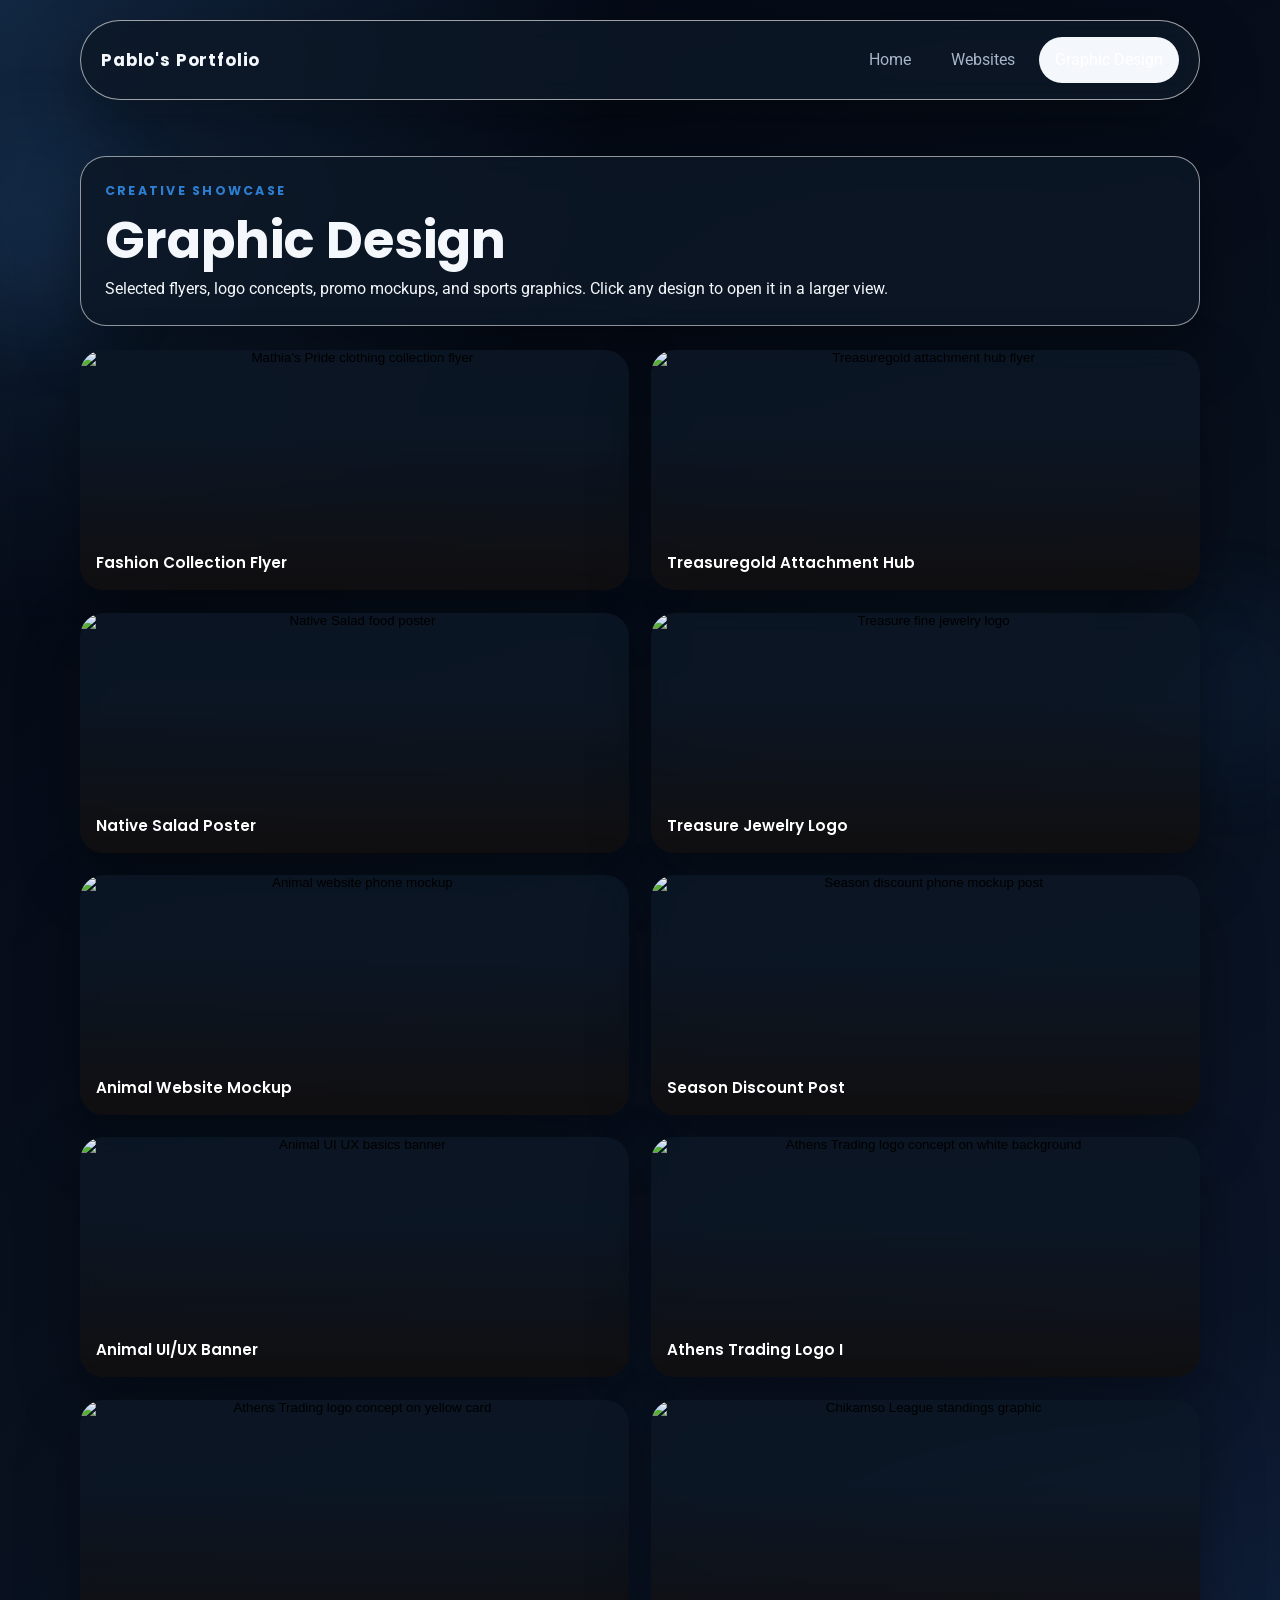
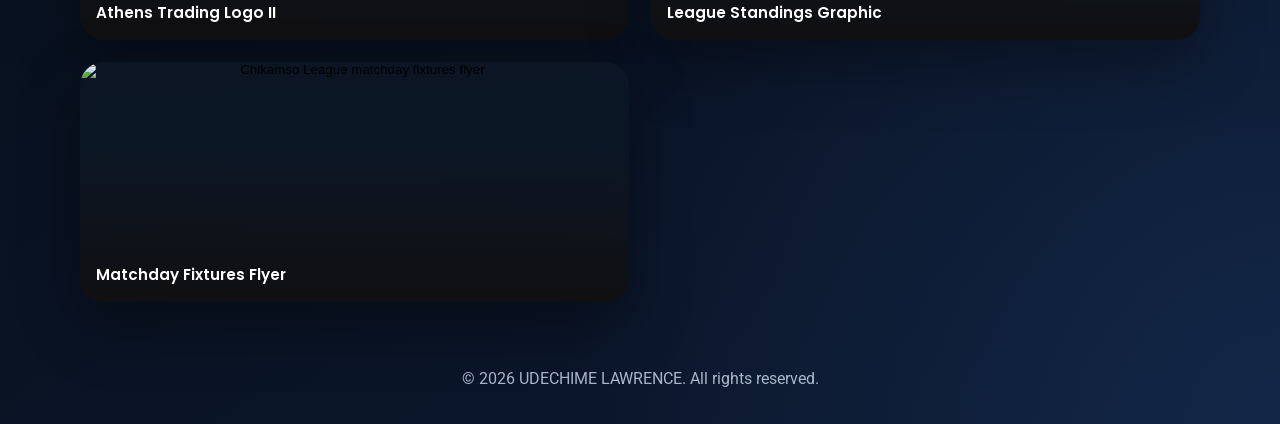
==== designs.html @ 62ffb384 "Add files via upload" ====
<!DOCTYPE html>
<html lang="en">
<head>
  <meta charset="UTF-8">
  <meta name="viewport" content="width=device-width, initial-scale=1.0">
  <title>Pablo's Portfolio | Graphic Design</title>
  <link rel="preconnect" href="https://fonts.googleapis.com">
  <link rel="preconnect" href="https://fonts.gstatic.com" crossorigin>
  <link href="https://fonts.googleapis.com/css2?family=Poppins:wght@400;500;600;700;800&family=Roboto:wght@400;500;700&display=swap" rel="stylesheet">
  <link rel="stylesheet" href="styles.css">
</head>
<body>
  <header class="site-header">
    <nav class="navbar">
      <a class="brand" href="index.html">Pablo's Portfolio</a>
      <div class="nav-links">
        <a href="index.html">Home</a>
        <a href="projects.html">Websites</a>
        <a class="active" href="designs.html">Graphic Design</a>
      </div>
    </nav>
  </header>

  <main class="section">
    <div class="section-heading">
      <p class="eyebrow">Creative Showcase</p>
      <h1>Graphic Design</h1>
      <p>
        Selected flyers, logo concepts, promo mockups, and sports graphics. Click any design to
        open it in a larger view.
      </p>
    </div>

    <section class="gallery-grid">
      <button class="gallery-card" type="button" data-full="assets/designs/fashion-flyer.png" data-alt="Mathia's Pride clothing collection flyer">
        <img src="assets/designs/fashion-flyer.png" alt="Mathia's Pride clothing collection flyer">
        <span class="gallery-caption">Fashion Collection Flyer</span>
      </button>
      <button class="gallery-card" type="button" data-full="assets/designs/treasuregold-attachment-hub.png" data-alt="Treasuregold attachment hub flyer">
        <img src="assets/designs/treasuregold-attachment-hub.png" alt="Treasuregold attachment hub flyer">
        <span class="gallery-caption">Treasuregold Attachment Hub</span>
      </button>
      <button class="gallery-card" type="button" data-full="assets/designs/native-salad-poster.png" data-alt="Native Salad food poster">
        <img src="assets/designs/native-salad-poster.png" alt="Native Salad food poster">
        <span class="gallery-caption">Native Salad Poster</span>
      </button>
      <button class="gallery-card" type="button" data-full="assets/designs/treasure-jewelry-logo.png" data-alt="Treasure fine jewelry logo">
        <img src="assets/designs/treasure-jewelry-logo.png" alt="Treasure fine jewelry logo">
        <span class="gallery-caption">Treasure Jewelry Logo</span>
      </button>
      <button class="gallery-card" type="button" data-full="assets/designs/animal-phone-mockup.png" data-alt="Animal website phone mockup">
        <img src="assets/designs/animal-phone-mockup.png" alt="Animal website phone mockup">
        <span class="gallery-caption">Animal Website Mockup</span>
      </button>
      <button class="gallery-card" type="button" data-full="assets/designs/season-discount-post.png" data-alt="Season discount phone mockup post">
        <img src="assets/designs/season-discount-post.png" alt="Season discount phone mockup post">
        <span class="gallery-caption">Season Discount Post</span>
      </button>
      <button class="gallery-card" type="button" data-full="assets/designs/animal-uiux-banner.png" data-alt="Animal UI UX basics banner">
        <img src="assets/designs/animal-uiux-banner.png" alt="Animal UI UX basics banner">
        <span class="gallery-caption">Animal UI/UX Banner</span>
      </button>
      <button class="gallery-card" type="button" data-full="assets/designs/athens-trading-logo-alt.png" data-alt="Athens Trading logo concept on white background">
        <img src="assets/designs/athens-trading-logo-alt.png" alt="Athens Trading logo concept on white background">
        <span class="gallery-caption">Athens Trading Logo I</span>
      </button>
      <button class="gallery-card" type="button" data-full="assets/designs/athens-trading-logo.png" data-alt="Athens Trading logo concept on yellow card">
        <img src="assets/designs/athens-trading-logo.png" alt="Athens Trading logo concept on yellow card">
        <span class="gallery-caption">Athens Trading Logo II</span>
      </button>
      <button class="gallery-card" type="button" data-full="assets/designs/league-standings-post.png" data-alt="Chikamso League standings graphic">
        <img src="assets/designs/league-standings-post.png" alt="Chikamso League standings graphic">
        <span class="gallery-caption">League Standings Graphic</span>
      </button>
      <button class="gallery-card" type="button" data-full="assets/designs/matchday-fixtures-flyer.png" data-alt="Chikamso League matchday fixtures flyer">
        <img src="assets/designs/matchday-fixtures-flyer.png" alt="Chikamso League matchday fixtures flyer">
        <span class="gallery-caption">Matchday Fixtures Flyer</span>
      </button>
    </section>
  </main>

  <div class="lightbox" id="lightbox" aria-hidden="true">
    <button class="lightbox-close" id="lightboxClose" type="button" aria-label="Close image view">X</button>
    <img id="lightboxImage" src="" alt="">
  </div>

  <footer class="site-footer">
    <p>&copy; 2026 UDECHIME LAWRENCE. All rights reserved.</p>
  </footer>

  <script src="script.js"></script>
</body>
</html>
---- styles.css ----
:root {
  --bg: #07111f;
  --surface: rgba(13, 24, 39, 0.82);
  --surface-strong: #101d31;
  --text: #f4f7fb;
  --muted: #a8b6c9;
  --accent: #4ea8ff;
  --accent-dark: #2d7fd1;
  --line: rgba(180, 206, 236, 0.16);
  --shadow: 0 24px 60px rgba(0, 0, 0, 0.35);
}

* {
  box-sizing: border-box;
  margin: 0;
  padding: 0;
}

body {
  position: relative;
  min-height: 100vh;
  font-family: "Roboto", sans-serif;
  color: var(--text);
  background:
    radial-gradient(circle at top left, rgba(78, 168, 255, 0.2), transparent 26%),
    radial-gradient(circle at bottom right, rgba(28, 62, 108, 0.4), transparent 30%),
    linear-gradient(145deg, #030712 0%, #08101d 48%, #0c1830 100%);
  line-height: 1.6;
  overflow-x: hidden;
}

body::before,
body::after {
  content: "";
  position: fixed;
  inset: auto;
  border-radius: 999px;
  pointer-events: none;
  filter: blur(24px);
  opacity: 0.55;
  z-index: -1;
}

body::before {
  top: 8%;
  left: -120px;
  width: 320px;
  height: 320px;
  background: radial-gradient(circle, rgba(78, 168, 255, 0.2), transparent 68%);
}

body::after {
  right: -90px;
  bottom: 8%;
  width: 280px;
  height: 280px;
  background: radial-gradient(circle, rgba(45, 127, 209, 0.18), transparent 70%);
}

a {
  color: inherit;
  text-decoration: none;
}

img {
  display: block;
  max-width: 100%;
}

.site-header,
.site-footer,
.section {
  width: min(1120px, calc(100% - 2rem));
  margin: 0 auto;
}

.site-header {
  padding: 1.25rem 0 0.5rem;
}

.navbar {
  display: flex;
  align-items: center;
  justify-content: space-between;
  gap: 1rem;
  padding: 1rem 1.25rem;
  background: var(--surface);
  border: 1px solid rgba(255, 255, 255, 0.6);
  backdrop-filter: blur(14px);
  border-radius: 999px;
  box-shadow: var(--shadow);
}

.brand {
  font-family: "Poppins", sans-serif;
  font-size: 1.05rem;
  font-weight: 700;
  letter-spacing: 0.05em;
}

.nav-links {
  display: flex;
  gap: 0.5rem;
  flex-wrap: wrap;
}

.nav-links a {
  padding: 0.65rem 1rem;
  border-radius: 999px;
  color: var(--muted);
  transition: 0.25s ease;
}

.nav-links a:hover,
.nav-links a.active {
  background: var(--text);
  color: #fff;
}

.section {
  padding: 3rem 0 4rem;
}

.hero {
  display: grid;
  grid-template-columns: 1.3fr 0.9fr;
  gap: 2rem;
  align-items: center;
  position: relative;
}

.eyebrow {
  margin-bottom: 0.9rem;
  color: var(--accent-dark);
  font-family: "Poppins", sans-serif;
  text-transform: uppercase;
  letter-spacing: 0.18em;
  font-size: 0.78rem;
  font-weight: 700;
}

h1 {
  font-family: "Poppins", sans-serif;
  font-size: clamp(2.8rem, 6vw, 5.1rem);
  line-height: 0.95;
  margin-bottom: 1rem;
}

.lead {
  font-size: 1.08rem;
  color: var(--muted);
  margin-bottom: 1rem;
}

.hero-copy p:last-of-type {
  max-width: 62ch;
}

.hero-actions {
  display: flex;
  flex-wrap: wrap;
  gap: 1rem;
  margin-top: 1.75rem;
}

.button {
  display: inline-flex;
  align-items: center;
  justify-content: center;
  padding: 0.9rem 1.35rem;
  border-radius: 999px;
  font-family: "Poppins", sans-serif;
  font-weight: 600;
  transition: background 0.2s ease;
}

.button.primary {
  background: var(--accent);
  color: #fff;
}

.button.primary:hover {
  background: var(--accent-dark);
}

.button.secondary {
  border: 1px solid var(--line);
  background: rgba(255, 255, 255, 0.06);
}

.hero-card,
.info-card,
.project-card,
.gallery-card,
.section-heading {
  background: var(--surface);
  border: 1px solid rgba(255, 255, 255, 0.55);
  box-shadow: var(--shadow);
  backdrop-filter: blur(12px);
}

.hero-card {
  position: relative;
  border-radius: 32px;
  padding: 1rem;
  overflow: hidden;
}

.hero-card::before {
  content: "";
  position: absolute;
  inset: 0;
  background:
    linear-gradient(135deg, rgba(78, 168, 255, 0.18), transparent 38%),
    radial-gradient(circle at 85% 18%, rgba(255, 255, 255, 0.08), transparent 22%);
  pointer-events: none;
}

.profile-panel {
  min-height: 100%;
  border-radius: 24px;
  padding: 2rem;
  background: linear-gradient(180deg, rgba(78, 168, 255, 0.16), rgba(12, 24, 48, 0.94));
}

.panel-label {
  display: inline-block;
  margin-bottom: 0.9rem;
  padding: 0.3rem 0.7rem;
  border-radius: 999px;
  background: rgba(255, 255, 255, 0.08);
  font-family: "Poppins", sans-serif;
  font-size: 0.82rem;
  font-weight: 700;
}

.profile-panel h2 {
  margin-bottom: 0.85rem;
  font-family: "Poppins", sans-serif;
  font-size: 1.8rem;
}

.skill-list {
  margin-top: 1.2rem;
  list-style: none;
  display: grid;
  gap: 0.7rem;
}

.skill-list li {
  padding: 0.9rem 1rem;
  border-radius: 18px;
  background: rgba(255, 255, 255, 0.06);
}

.intro-grid,
.project-grid,
.gallery-grid {
  display: grid;
  gap: 1.4rem;
}

.intro-grid {
  grid-template-columns: repeat(3, minmax(0, 1fr));
}

.info-card,
.section-heading {
  padding: 1.5rem;
  border-radius: 26px;
}

.info-card,
.project-card,
.gallery-card {
  transition: box-shadow 0.28s ease, border-color 0.28s ease;
}

.info-card:hover,
.project-card:hover,
.gallery-card:hover {
  box-shadow: 0 28px 70px rgba(0, 0, 0, 0.42);
  border-color: rgba(78, 168, 255, 0.35);
}

.info-card h3 {
  margin-bottom: 0.65rem;
  font-family: "Poppins", sans-serif;
}

.section-heading {
  margin-bottom: 1.5rem;
}

.section-heading h1 {
  font-size: clamp(2rem, 4vw, 3.4rem);
  margin-bottom: 0.7rem;
}

.contact-panel h2 {
  font-family: "Poppins", sans-serif;
  font-size: clamp(1.8rem, 3vw, 2.6rem);
  margin-bottom: 1rem;
}

.contact-list {
  display: grid;
  gap: 1rem;
  margin-top: 1.25rem;
}

.contact-item {
  display: flex;
  align-items: center;
  gap: 1rem;
  padding: 1rem 1.1rem;
  border: 1px solid var(--line);
  border-radius: 18px;
  background: rgba(255, 255, 255, 0.04);
  transition: border-color 0.2s ease, background 0.2s ease;
}

.contact-item:hover {
  border-color: rgba(78, 168, 255, 0.35);
  background: rgba(255, 255, 255, 0.07);
}

.contact-icon {
  display: inline-flex;
  align-items: center;
  justify-content: center;
  width: 3rem;
  height: 3rem;
  border-radius: 50%;
  background: rgba(78, 168, 255, 0.12);
  color: var(--accent);
  flex-shrink: 0;
}

.contact-icon svg {
  width: 1.4rem;
  height: 1.4rem;
  fill: currentColor;
}

.contact-item strong {
  display: block;
  font-family: "Poppins", sans-serif;
  margin-bottom: 0.1rem;
}

.contact-item span span {
  color: var(--muted);
  word-break: break-word;
}

.project-grid {
  grid-template-columns: minmax(0, 1fr);
}

.project-card {
  overflow: hidden;
  border-radius: 28px;
}

.project-image,
.gallery-card {
  min-height: 240px;
}

.project-image img {
  width: 100%;
  height: 100%;
  object-fit: cover;
}

.project-content {
  padding: 1.5rem;
}

.project-tag {
  margin-bottom: 0.65rem;
  color: var(--accent-dark);
  font-family: "Poppins", sans-serif;
  text-transform: uppercase;
  letter-spacing: 0.15em;
  font-size: 0.75rem;
  font-weight: 700;
}

.project-content h2 {
  margin-bottom: 0.75rem;
  font-family: "Poppins", sans-serif;
}

.project-preview-row {
  display: grid;
  grid-template-columns: repeat(2, minmax(0, 1fr));
  gap: 0.8rem;
  margin: 1.2rem 0;
}

.project-preview-row img {
  width: 100%;
  height: 150px;
  object-fit: cover;
  border-radius: 18px;
  border: 1px solid rgba(180, 206, 236, 0.14);
}

.placeholder-block {
  display: grid;
  place-items: center;
  padding: 2rem;
  border: 1px dashed rgba(180, 206, 236, 0.22);
  background:
    linear-gradient(135deg, rgba(78, 168, 255, 0.12), rgba(14, 25, 43, 0.9)),
    repeating-linear-gradient(
      45deg,
      rgba(255, 255, 255, 0.05) 0,
      rgba(255, 255, 255, 0.05) 12px,
      rgba(78, 168, 255, 0.04) 12px,
      rgba(78, 168, 255, 0.04) 24px
    );
  color: var(--muted);
  font-weight: 600;
  text-align: center;
}

.disabled-link {
  margin-top: 1rem;
  pointer-events: none;
  opacity: 0.75;
}

.gallery-grid {
  grid-template-columns: repeat(2, minmax(0, 1fr));
}

.gallery-card {
  position: relative;
  display: flex;
  align-items: flex-end;
  border-radius: 24px;
  overflow: hidden;
  cursor: pointer;
  border: none;
}

.gallery-card img {
  position: absolute;
  inset: 0;
  width: 100%;
  height: 100%;
  object-fit: cover;
}

.gallery-card::after {
  content: "";
  position: absolute;
  inset: 0;
  background: linear-gradient(180deg, transparent 35%, rgba(18, 14, 12, 0.8) 100%);
}

.gallery-caption {
  position: relative;
  z-index: 1;
  width: 100%;
  padding: 1rem;
  color: #fff;
  font-family: "Poppins", sans-serif;
  font-size: 0.95rem;
  font-weight: 600;
  text-align: left;
}

.lightbox {
  position: fixed;
  inset: 0;
  display: flex;
  align-items: center;
  justify-content: center;
  padding: 1.5rem;
  background: rgba(15, 13, 12, 0.86);
  opacity: 0;
  pointer-events: none;
  transition: opacity 0.25s ease;
}

.lightbox.open {
  opacity: 1;
  pointer-events: auto;
}

.lightbox img {
  max-width: min(960px, 100%);
  max-height: 85vh;
  border-radius: 18px;
  box-shadow: 0 20px 60px rgba(0, 0, 0, 0.35);
}

.lightbox-close {
  position: absolute;
  top: 1.2rem;
  right: 1.2rem;
  width: 3rem;
  height: 3rem;
  border: none;
  border-radius: 50%;
  font-size: 1.8rem;
  background: #fff;
  cursor: pointer;
}

.site-footer {
  padding: 0 0 2rem;
  color: var(--muted);
  text-align: center;
}

@media (max-width: 900px) {
  .hero,
  .intro-grid,
  .project-grid,
  .gallery-grid {
    grid-template-columns: 1fr;
  }

  .navbar {
    border-radius: 28px;
    flex-direction: column;
  }

  h1 {
    line-height: 1;
  }
}

@media (max-width: 640px) {
  .site-header,
  .site-footer,
  .section {
    width: min(100% - 1.2rem, 1120px);
  }

  .section {
    padding: 2rem 0 3rem;
  }

  .hero-actions,
  .nav-links {
    flex-direction: column;
  }

  .button,
  .nav-links a {
    width: 100%;
  }
}
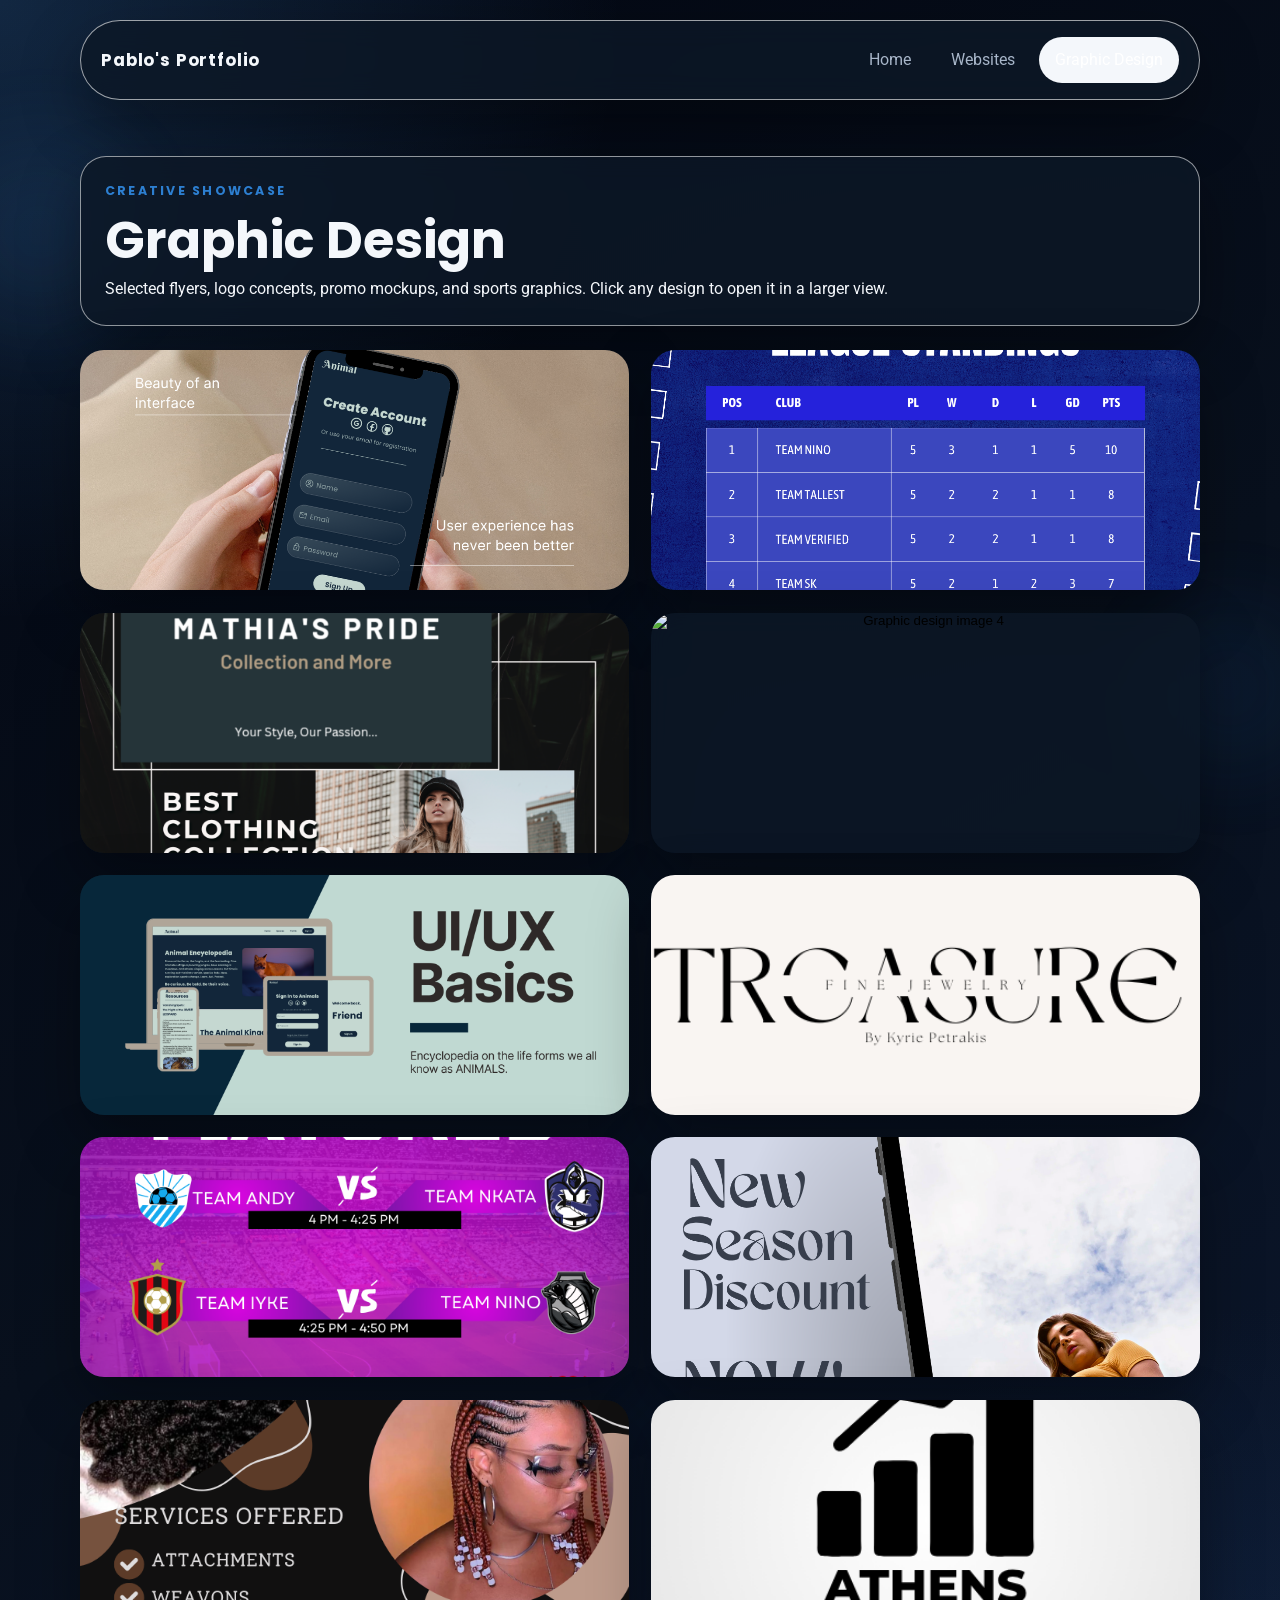
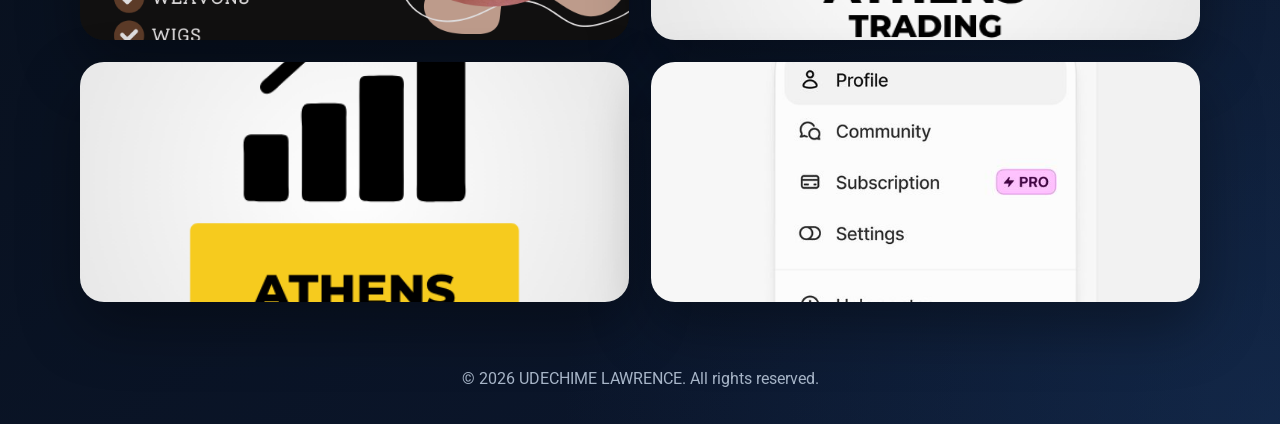
==== commit dd4010c5: "Add files via upload" ====
--- a/designs.html
+++ b/designs.html
@@ -32,49 +32,41 @@
     </div>
 
     <section class="gallery-grid">
-      <button class="gallery-card" type="button" data-full="assets/designs/fashion-flyer.png" data-alt="Mathia's Pride clothing collection flyer">
-        <img src="assets/designs/fashion-flyer.png" alt="Mathia's Pride clothing collection flyer">
-        <span class="gallery-caption">Fashion Collection Flyer</span>
+      <button class="gallery-card" type="button" data-full="images/img 1.png" data-alt="Graphic design image 1">
+        <img src="images/img 1.png" alt="Graphic design image 1">
       </button>
-      <button class="gallery-card" type="button" data-full="assets/designs/treasuregold-attachment-hub.png" data-alt="Treasuregold attachment hub flyer">
-        <img src="assets/designs/treasuregold-attachment-hub.png" alt="Treasuregold attachment hub flyer">
-        <span class="gallery-caption">Treasuregold Attachment Hub</span>
+      <button class="gallery-card" type="button" data-full="images/img 2.png" data-alt="Graphic design image 2">
+        <img src="images/img 2.png" alt="Graphic design image 2">
       </button>
-      <button class="gallery-card" type="button" data-full="assets/designs/native-salad-poster.png" data-alt="Native Salad food poster">
-        <img src="assets/designs/native-salad-poster.png" alt="Native Salad food poster">
-        <span class="gallery-caption">Native Salad Poster</span>
+      <button class="gallery-card" type="button" data-full="images/img 3.png" data-alt="Graphic design image 3">
+        <img src="images/img 3.png" alt="Graphic design image 3">
       </button>
-      <button class="gallery-card" type="button" data-full="assets/designs/treasure-jewelry-logo.png" data-alt="Treasure fine jewelry logo">
-        <img src="assets/designs/treasure-jewelry-logo.png" alt="Treasure fine jewelry logo">
-        <span class="gallery-caption">Treasure Jewelry Logo</span>
+      <button class="gallery-card" type="button" data-full="images/img 4.png" data-alt="Graphic design image 4">
+        <img src="images/img 4.png" alt="Graphic design image 4">
       </button>
-      <button class="gallery-card" type="button" data-full="assets/designs/animal-phone-mockup.png" data-alt="Animal website phone mockup">
-        <img src="assets/designs/animal-phone-mockup.png" alt="Animal website phone mockup">
-        <span class="gallery-caption">Animal Website Mockup</span>
+      <button class="gallery-card" type="button" data-full="images/img 5.png" data-alt="Graphic design image 5">
+        <img src="images/img 5.png" alt="Graphic design image 5">
       </button>
-      <button class="gallery-card" type="button" data-full="assets/designs/season-discount-post.png" data-alt="Season discount phone mockup post">
-        <img src="assets/designs/season-discount-post.png" alt="Season discount phone mockup post">
-        <span class="gallery-caption">Season Discount Post</span>
+      <button class="gallery-card" type="button" data-full="images/img 6.png" data-alt="Graphic design image 6">
+        <img src="images/img 6.png" alt="Graphic design image 6">
       </button>
-      <button class="gallery-card" type="button" data-full="assets/designs/animal-uiux-banner.png" data-alt="Animal UI UX basics banner">
-        <img src="assets/designs/animal-uiux-banner.png" alt="Animal UI UX basics banner">
-        <span class="gallery-caption">Animal UI/UX Banner</span>
+      <button class="gallery-card" type="button" data-full="images/img 7.png" data-alt="Graphic design image 7">
+        <img src="images/img 7.png" alt="Graphic design image 7">
       </button>
-      <button class="gallery-card" type="button" data-full="assets/designs/athens-trading-logo-alt.png" data-alt="Athens Trading logo concept on white background">
-        <img src="assets/designs/athens-trading-logo-alt.png" alt="Athens Trading logo concept on white background">
-        <span class="gallery-caption">Athens Trading Logo I</span>
+      <button class="gallery-card" type="button" data-full="images/img 8.png" data-alt="Graphic design image 8">
+        <img src="images/img 8.png" alt="Graphic design image 8">
       </button>
-      <button class="gallery-card" type="button" data-full="assets/designs/athens-trading-logo.png" data-alt="Athens Trading logo concept on yellow card">
-        <img src="assets/designs/athens-trading-logo.png" alt="Athens Trading logo concept on yellow card">
-        <span class="gallery-caption">Athens Trading Logo II</span>
+      <button class="gallery-card" type="button" data-full="images/img 9.png" data-alt="Graphic design image 9">
+        <img src="images/img 9.png" alt="Graphic design image 9">
       </button>
-      <button class="gallery-card" type="button" data-full="assets/designs/league-standings-post.png" data-alt="Chikamso League standings graphic">
-        <img src="assets/designs/league-standings-post.png" alt="Chikamso League standings graphic">
-        <span class="gallery-caption">League Standings Graphic</span>
+      <button class="gallery-card" type="button" data-full="images/img 10.png" data-alt="Graphic design image 10">
+        <img src="images/img 10.png" alt="Graphic design image 10">
       </button>
-      <button class="gallery-card" type="button" data-full="assets/designs/matchday-fixtures-flyer.png" data-alt="Chikamso League matchday fixtures flyer">
-        <img src="assets/designs/matchday-fixtures-flyer.png" alt="Chikamso League matchday fixtures flyer">
-        <span class="gallery-caption">Matchday Fixtures Flyer</span>
+      <button class="gallery-card" type="button" data-full="images/img 11.png" data-alt="Graphic design image 11">
+        <img src="images/img 11.png" alt="Graphic design image 11">
+      </button>
+      <button class="gallery-card" type="button" data-full="images/img 12.jpg" data-alt="Graphic design image 12">
+        <img src="images/img 12.jpg" alt="Graphic design image 12">
       </button>
     </section>
   </main>
--- a/styles.css
+++ b/styles.css
@@ -355,7 +355,7 @@
 }
 
 .project-grid {
-  grid-template-columns: minmax(0, 1fr);
+  grid-template-columns: repeat(2, minmax(0, 1fr));
 }
 
 .project-card {
@@ -456,22 +456,7 @@
 }
 
 .gallery-card::after {
-  content: "";
-  position: absolute;
-  inset: 0;
-  background: linear-gradient(180deg, transparent 35%, rgba(18, 14, 12, 0.8) 100%);
-}
-
-.gallery-caption {
-  position: relative;
-  z-index: 1;
-  width: 100%;
-  padding: 1rem;
-  color: #fff;
-  font-family: "Poppins", sans-serif;
-  font-size: 0.95rem;
-  font-weight: 600;
-  text-align: left;
+  content: none;
 }
 
 .lightbox {
@@ -521,8 +506,11 @@
 @media (max-width: 900px) {
   .hero,
   .intro-grid,
-  .project-grid,
   .gallery-grid {
+    grid-template-columns: 1fr;
+  }
+
+  .project-grid {
     grid-template-columns: 1fr;
   }
 
